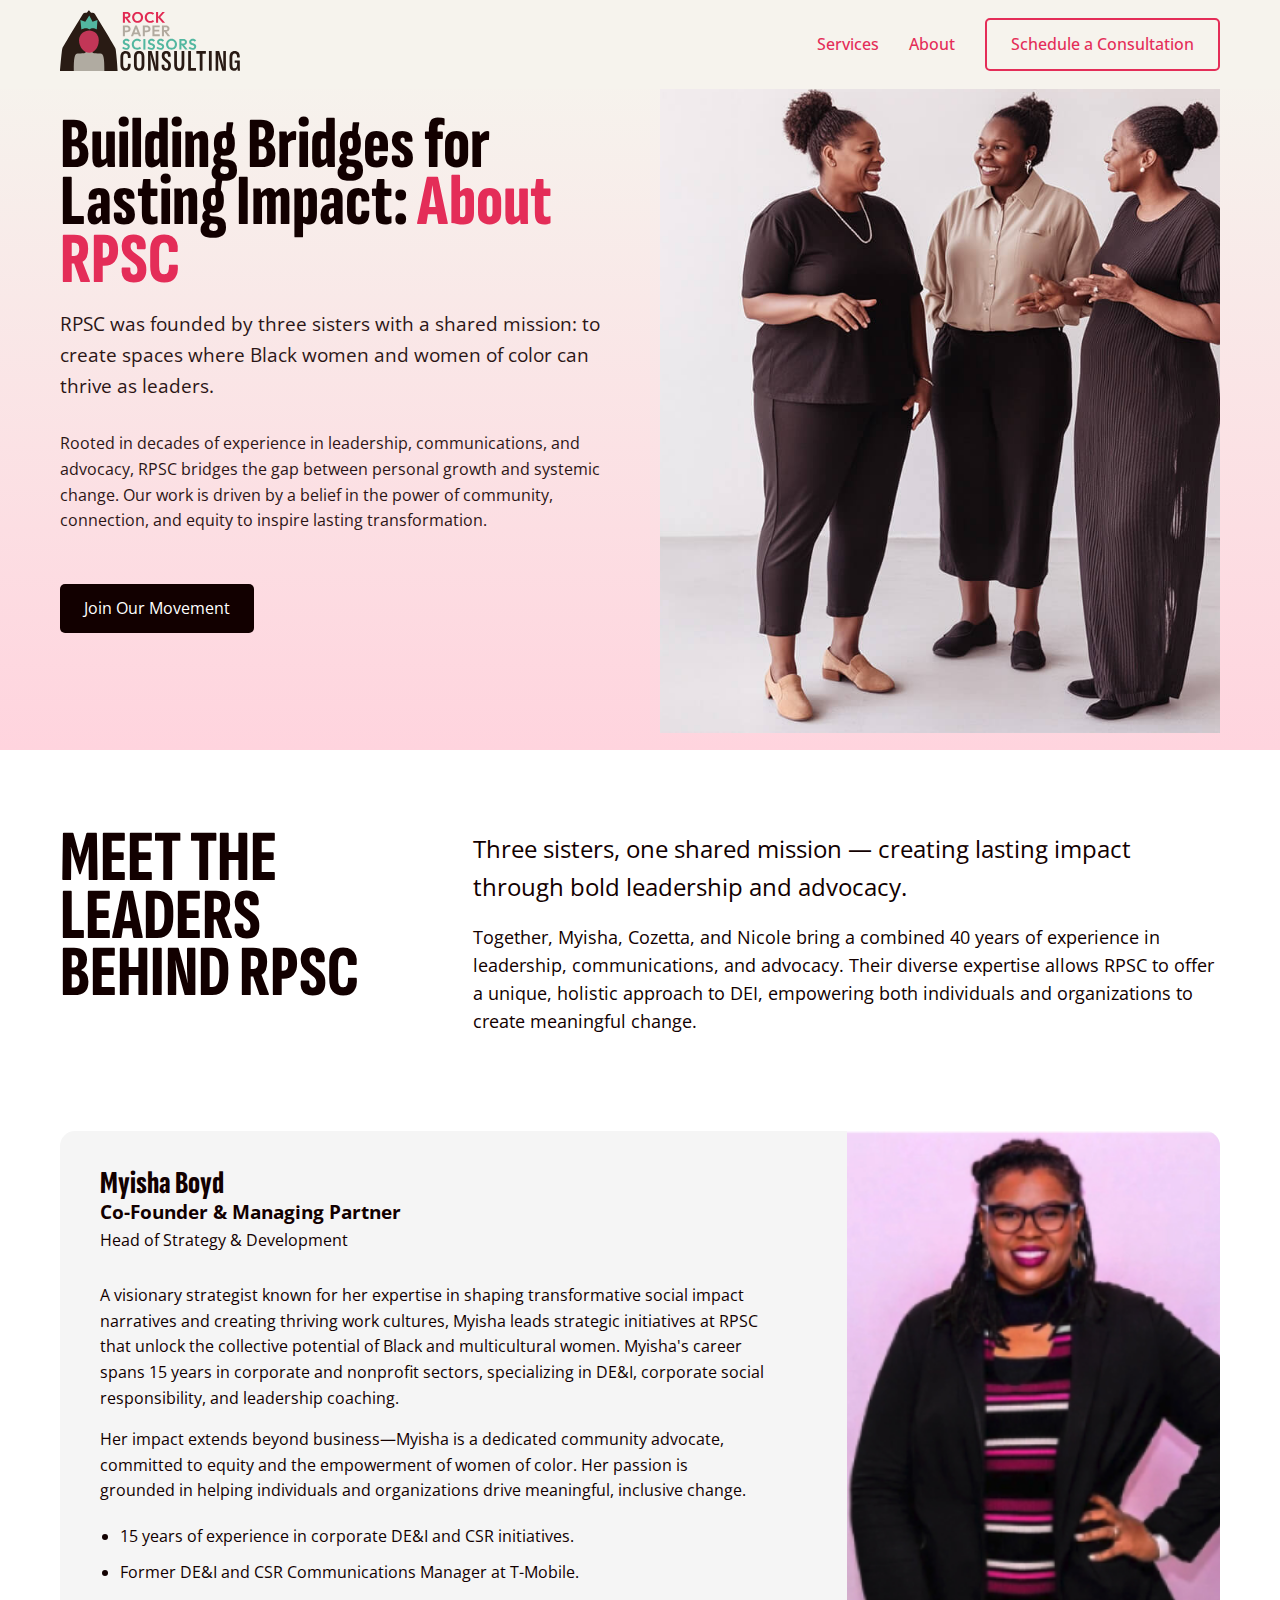
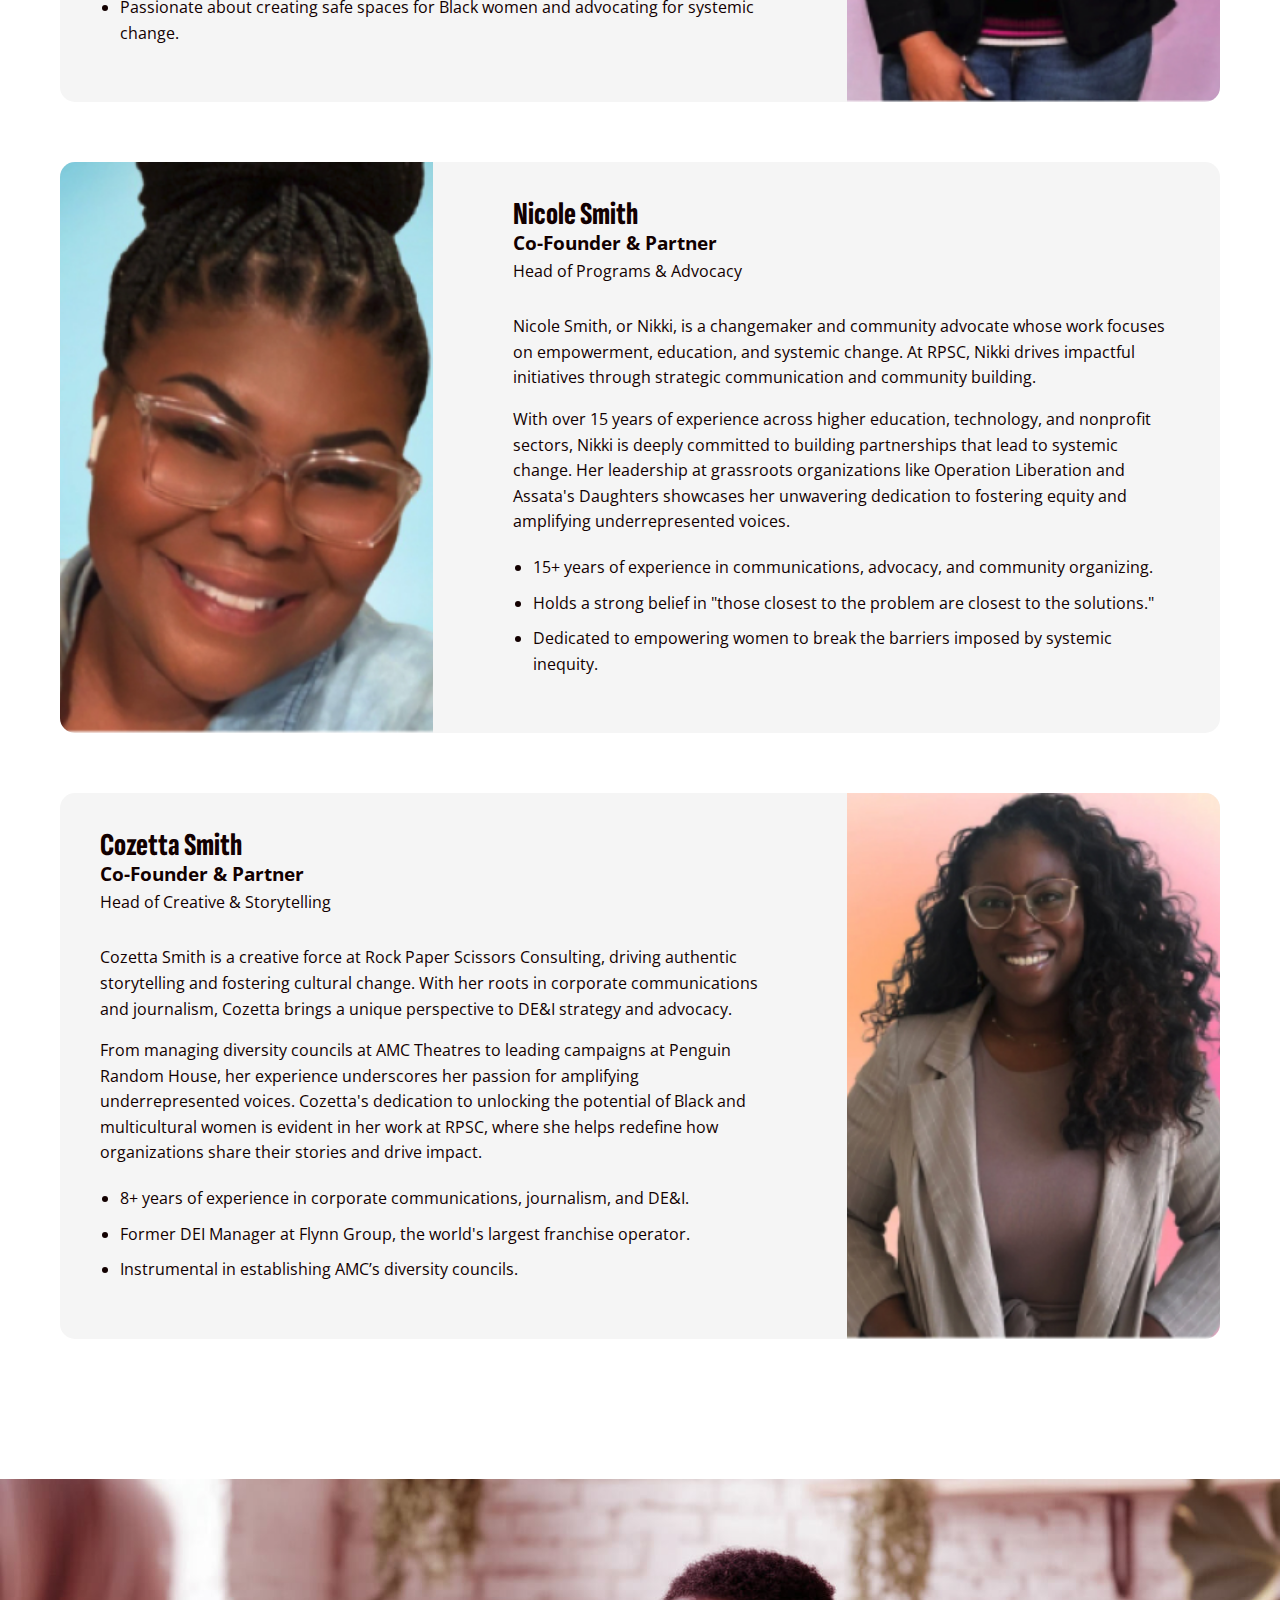
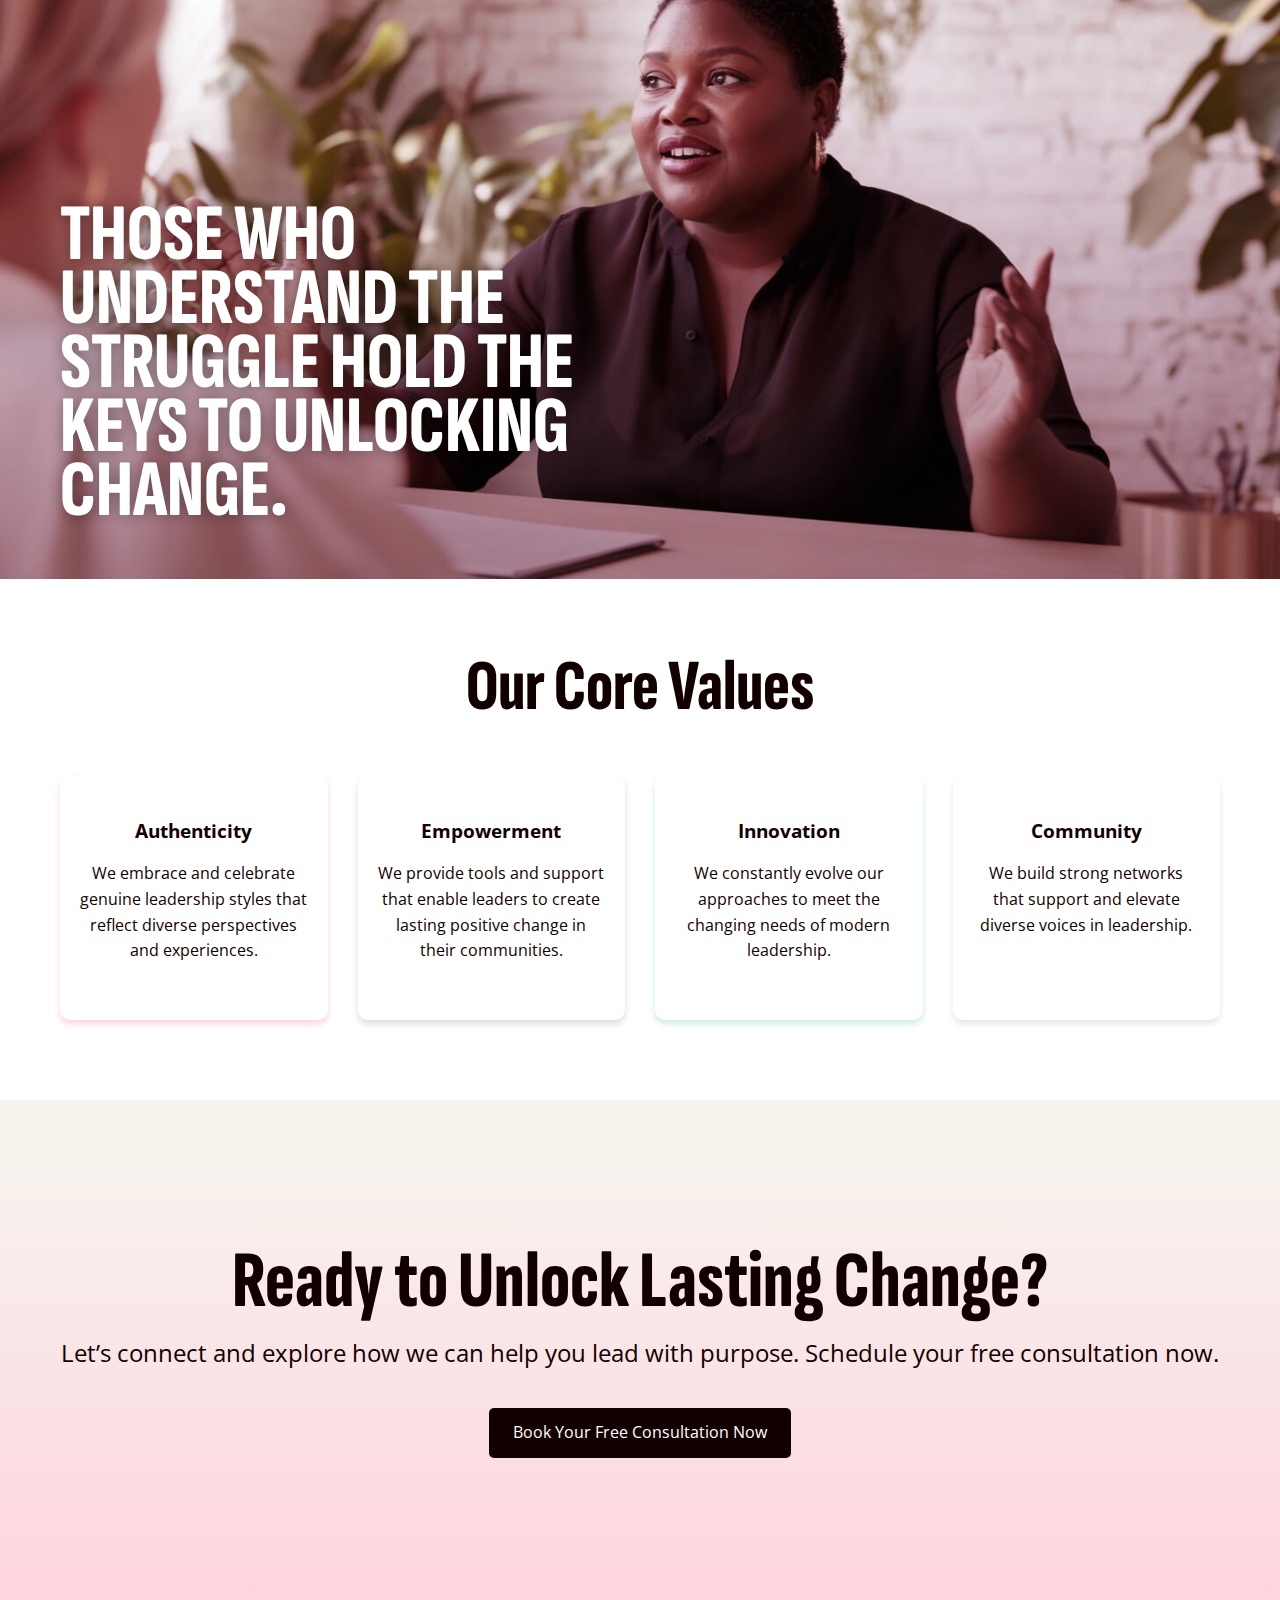
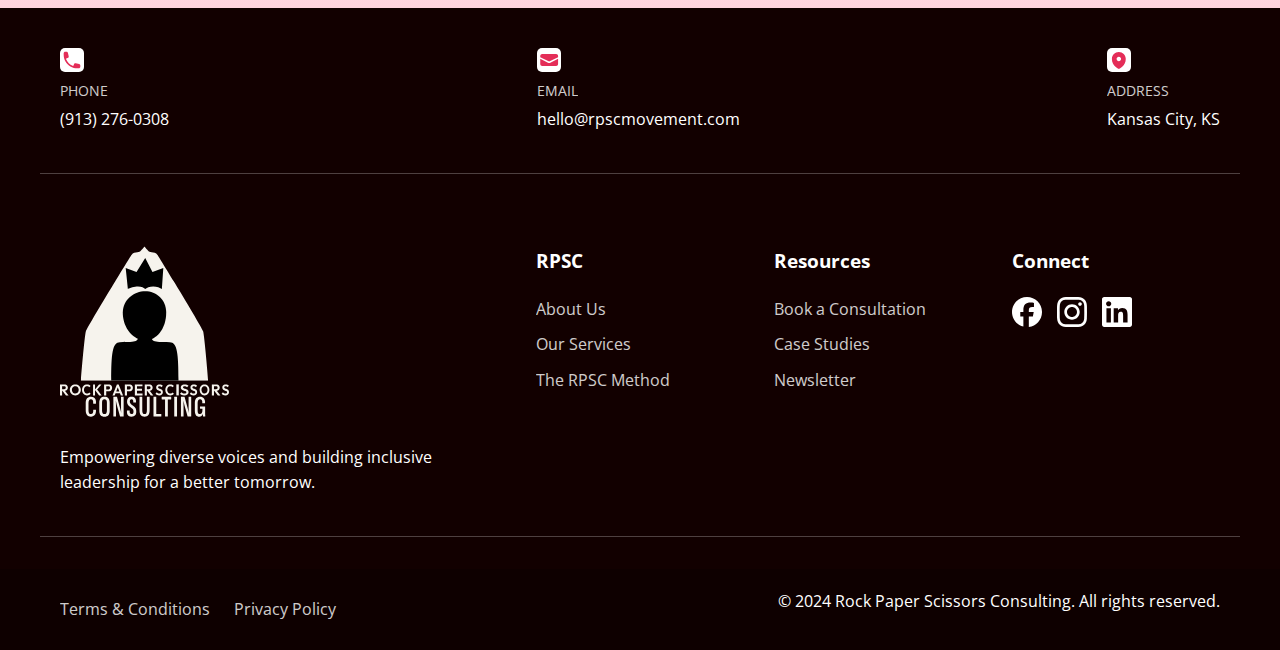
==== about.html @ 176413fd "added about page" ====
<!-- about.html -->
<!DOCTYPE html>
<html lang="en">
<head>
    <meta charset="UTF-8">
    <meta name="viewport" content="width=device-width, initial-scale=1.0">
    <title>About Us | Rock Paper Scissors Consulting</title>
    <link rel="stylesheet" href="css/style.css">
    <link rel="stylesheet" href="css/about.css">
    <link rel="stylesheet" href="css/navigation.css">
    <link rel="stylesheet" href="css/responsive.css">
    <link rel="stylesheet" href="css/touch-interactions.css">
    <link rel="preconnect" href="https://fonts.googleapis.com">
    <link rel="preconnect" href="https://fonts.gstatic.com" crossorigin>
    <link href="https://fonts.googleapis.com/css2?family=Open+Sans:ital,wght@0,300..800;1,300..800&family=Sofia+Sans+Extra+Condensed:ital,wght@0,1..1000;1,1..1000&display=swap" rel="stylesheet">
</head>
<body>
    <!-- Navigation -->
    <nav class="main-nav">
        <div class="nav-container">
            <div class="logo">
                <a href="index.html"><img src="img/logo-horizontal.svg" alt="RPSC Logo"></a>
            </div>
            <div class="nav-links">
                <a href="index.html#services">Services</a>
                <a href="about.html">About</a>
                <a href="https://calendly.com/rpscmovement-myisha" target="_blank" class="cta-button secondary">Schedule a Consultation</a>
            </div>
            <div class="mobile-menu-toggle">
                <span></span>
                <span></span>
                <span></span>
            </div>
        </div>
    </nav>

    <!-- About Hero Section -->
    <section class="about-hero">
        <div class="container">
            <div class="about-hero-content">
                <h1>Building Bridges for Lasting Impact: <span class="pink-text">About RPSC</span></h1>
                <p>RPSC was founded by three sisters with a shared mission: to create spaces where Black women and women of color can thrive as leaders.</p>
                <p class="small-text">Rooted in decades of experience in leadership, communications, and advocacy, RPSC bridges the gap between personal growth and systemic change. Our work is driven by a belief in the power of community, connection, and equity to inspire lasting transformation.</p>
                <a href="https://calendly.com/rpscmovement-myisha" target="_blank" class="cta-button">Join Our Movement</a>
            </div>
            <div class="about-hero-image">
                <img src="img/about_hero.jpg" class="z-index:2;">
            </div>
        </div>
    </section>

    <!-- Three Column Section -->
    <section class="about-features">
        <div class="container">
            <div class="features-grid">
                <div class="feature-heading">
                    <h2 class="uppercase">Meet the leaders behind rpsc</h2>
                </div>
                <div class="feature-content">
                    <p class="bigger-text">Three sisters, one shared mission — creating lasting impact through bold leadership and advocacy.</p>
                    <p>Together, Myisha, Cozetta, and Nicole bring a combined 40 years of experience in leadership, communications, and advocacy. Their diverse expertise allows RPSC to offer a unique, holistic approach to DEI, empowering both individuals and organizations to create meaningful change.</p>
                </div>
            </div>
        </div>
    </section>

    <!-- Team Bios Section -->
    <section class="team-bios">
        <div class="container">
            <!-- Bio Card 1 -->
            <div class="bio-card">
                <div class="bio-content">
                    <h2>Myisha Boyd</h2>
                    <h3>Co-Founder & Managing Partner</h3>
                    <p class="job-title">Head of Strategy & Development</p>
                    <p>A visionary strategist known for her expertise in shaping transformative social impact narratives and creating thriving work cultures, Myisha leads strategic initiatives at RPSC that unlock the collective potential of Black and multicultural women. Myisha's career spans 15 years in corporate and nonprofit sectors, specializing in DE&I, corporate social responsibility, and leadership coaching.</p>
                    <p>Her impact extends beyond business—Myisha is a dedicated community advocate, committed to equity and the empowerment of women of color. Her passion is grounded in helping individuals and organizations drive meaningful, inclusive change.</p>
                    <ul class="bio-highlights">
                        <li>15 years of experience in corporate DE&I and CSR initiatives.</li>
                        <li>Former DE&I and CSR Communications Manager at T-Mobile.</li>
                        <li>Passionate about creating safe spaces for Black women and advocating for systemic change.</li>
                    </ul>
                </div>
                <div class="bio-image">
                    <img src="img/myisha.jpg" alt="Myisha Boyd">
                </div>
            </div>

            <!-- Bio Card 2 (Reversed) -->
            <div class="bio-card reversed">
                <div class="bio-image">
                    <img src="img/nicole.jpg" alt="Nicole Smith">
                </div>
                <div class="bio-content">
                    <h2>Nicole Smith</h2>
                    <h3>Co-Founder & Partner</h3>
                    <p class="job-title">Head of Programs & Advocacy</p>
                    <p>Nicole Smith, or Nikki, is a changemaker and community advocate whose work focuses on empowerment, education, and systemic change. At RPSC, Nikki drives impactful initiatives through strategic communication and community building.</p>
                    <p>With over 15 years of experience across higher education, technology, and nonprofit sectors, Nikki is deeply committed to building partnerships that lead to systemic change. Her leadership at grassroots organizations like Operation Liberation and Assata's Daughters showcases her unwavering dedication to fostering equity and amplifying underrepresented voices.</p>
                    <ul class="bio-highlights">
                        <li>15+ years of experience in communications, advocacy, and community organizing.</li>
                        <li>Holds a strong belief in "those closest to the problem are closest to the solutions."</li>
                        <li>Dedicated to empowering women to break the barriers imposed by systemic inequity.</li>
                    </ul>
                </div>
            </div>

            <!-- Bio Card 3 -->
            <div class="bio-card">
                <div class="bio-content">
                    <h2>Cozetta Smith</h2>
                    <h3>Co-Founder & Partner</h3>
                    <p class="job-title">Head of Creative & Storytelling</p>
                    <p>Cozetta Smith is a creative force at Rock Paper Scissors Consulting, driving authentic storytelling and fostering cultural change. With her roots in corporate communications and journalism, Cozetta brings a unique perspective to DE&I strategy and advocacy.</p>
                    <p>From managing diversity councils at AMC Theatres to leading campaigns at Penguin Random House, her experience underscores her passion for amplifying underrepresented voices. Cozetta's dedication to unlocking the potential of Black and multicultural women is evident in her work at RPSC, where she helps redefine how organizations share their stories and drive impact.</p>
                    <ul class="bio-highlights">
                        <li>8+ years of experience in corporate communications, journalism, and DE&I.</li>
                        <li>Former DEI Manager at Flynn Group, the world's largest franchise operator.</li>
                        <li>Instrumental in establishing AMC’s diversity councils.</li>
                    </ul>
                </div>
                <div class="bio-image">
                    <img src="img/cozetta.jpg" alt="Cozetta Smith">
                </div>
            </div>
        </div>
    </section>

    <!-- Quote Section -->
    <section class="about-quote" style="background-image: url('img/about-quote.jpg')">
        <div class="overlay">
            <div class="container">
                <p class="quote uppercase">Those who understand the struggle hold the keys to unlocking change.</p>
            </div>
        </div>
    </section>

    <!-- Timeline Section -->
     <!--
    <section class="timeline">
        <div class="container">
            <h2>Our Journey</h2>
            <div class="timeline-grid">
                <div class="timeline-item">
                    <div class="year">2018</div>
                    <div class="content">
                        <h3>The Beginning</h3>
                        <p>RPSC was founded with a vision to transform leadership development for multicultural women.</p>
                    </div>
                </div>
                <div class="timeline-item">
                    <div class="year">2019</div>
                    <div class="content">
                        <h3>First Major Partnership</h3>
                        <p>Launched groundbreaking leadership program with Fortune 500 company.</p>
                    </div>
                </div>
                <div class="timeline-item">
                    <div class="year">2020</div>
                    <div class="content">
                        <h3>Digital Transformation</h3>
                        <p>Expanded services to include virtual consulting and online leadership development.</p>
                    </div>
                </div>
                <div class="timeline-item">
                    <div class="year">2022</div>
                    <div class="content">
                        <h3>Global Expansion</h3>
                        <p>Extended our reach to international markets and launched our signature mentorship program.</p>
                    </div>
                </div>
            </div>
        </div>
    </section>
-->
    <!-- Values Section -->
    <section class="values">
        <div class="container">
            <h2>Our Core Values</h2>
            <div class="values-grid">
                <div class="value-card" id="value1">
                    <h3>Authenticity</h3>
                    <p>We embrace and celebrate genuine leadership styles that reflect diverse perspectives and experiences.</p>
                </div>
                <div class="value-card" id="value2">
                    <h3>Empowerment</h3>
                    <p>We provide tools and support that enable leaders to create lasting positive change in their communities.</p>
                </div>
                <div class="value-card" id="value3">
                    <h3>Innovation</h3>
                    <p>We constantly evolve our approaches to meet the changing needs of modern leadership.</p>
                </div>
                <div class="value-card" id="value4">
                    <h3>Community</h3>
                    <p>We build strong networks that support and elevate diverse voices in leadership.</p>
                </div>
            </div>
        </div>
    </section>
    
    
    <!-- Impact Stats Section -->
     <!--
    <section class="impact">
        <div class="container">
            <h2>Our Impact</h2>
            <div class="stats-grid">
                <div class="stat-card">
                    <div class="stat-number">500+</div>
                    <div class="stat-label">Leaders Empowered</div>
                </div>
                <div class="stat-card">
                    <div class="stat-number">50</div>
                    <div class="stat-label">Partner Organizations</div>
                </div>
                <div class="stat-card">
                    <div class="stat-number">25</div>
                    <div class="stat-label">Cities Reached</div>
                </div>
                <div class="stat-card">
                    <div class="stat-number">95%</div>
                    <div class="stat-label">Client Satisfaction</div>
                </div>
            </div>
        </div>
    </section>
-->

    <!-- Partners Section -->
     <!--
    <section class="partners">
        <div class="container">
            <h2>Trusted By Industry Leaders</h2>
            <div class="partners-grid">
                <div class="partner-logo">
                    <img src="images/partner1.png" alt="Partner 1">
                </div>
                <div class="partner-logo">
                    <img src="images/partner2.png" alt="Partner 2">
                </div>
                <div class="partner-logo">
                    <img src="images/partner3.png" alt="Partner 3">
                </div>
                <div class="partner-logo">
                    <img src="images/partner4.png" alt="Partner 4">
                </div>
                <div class="partner-logo">
                    <img src="images/partner5.png" alt="Partner 5">
                </div>
            </div>
        </div>
    </section>
    -->

    <!-- Awards Section -->
     <!--
    <section class="awards">
        <div class="container">
            <h2>Recognition & Awards</h2>
            <div class="awards-grid">
                <div class="award-card">
                    <img src="images/award1.png" alt="Award 1">
                    <h3>Excellence in Leadership Development</h3>
                    <p>Women in Business Association, 2023</p>
                </div>
                <div class="award-card">
                    <img src="images/award2.png" alt="Award 2">
                    <h3>DEI Innovation Award</h3>
                    <p>Global Consulting Alliance, 2022</p>
                </div>
                <div class="award-card">
                    <img src="images/award3.png" alt="Award 3">
                    <h3>Community Impact Award</h3>
                    <p>Chamber of Commerce, 2023</p>
                </div>
            </div>
        </div>
    </section>
-->

    <!-- CTA Section -->
    <section class="cta-section">
        <div class="container">
            <h2>Ready to Unlock Lasting Change?</h2>
            <p class="bigger-text">Let’s connect and explore how we can help you lead with purpose. Schedule your free consultation now.</p>
            <a href="https://calendly.com/rpscmovement-myisha" target="_blank" class="cta-button">Book Your Free Consultation Now</a>
        </div>
    </section>

    <!-- Footer -->
    <footer>
        <div class="footer-top">
            <div class="container">
                <div class="contact-info">
                    <div class="contact-item">
                        <a href="tel:913-276-0308">
                            <svg width="20" height="20" viewBox="0 0 20 20" fill="none" xmlns="http://www.w3.org/2000/svg">
                                <path fill-rule="evenodd" clip-rule="evenodd" d="M2 3.5C2 2.67157 2.67157 2 3.5 2H4.64837C5.35142 2 5.96014 2.4883 6.11265 3.1746L6.82887 6.39757C7.00105 7.17238 6.53984 7.9472 5.77667 8.16525L4.84388 8.43176C4.4331 8.54913 4.20107 8.98665 4.36396 9.38159C5.53001 12.2087 7.79126 14.47 10.6184 15.636C11.0134 15.7989 11.4509 15.5669 11.5682 15.1561L11.8348 14.2233C12.0528 13.4602 12.8276 12.999 13.6024 13.1711L16.8254 13.8873C17.5117 14.0399 18 14.6486 18 15.3516V16.5C18 17.3284 17.3284 18 16.5 18H15C13.8514 18 12.7366 17.8509 11.6742 17.5705C7.16665 16.3809 3.61908 12.8334 2.42949 8.32576C2.14913 7.26341 2 6.14856 2 5V3.5Z"/>
                            </svg>
                            <div class="contact-details">
                                <span class="contact-label">Phone</span>
                                <p>(913) 276-0308</p>
                            </div>
                        </a>
                    </div>
                    <div class="contact-item">
                        <a href="mailto:hello@rpscmovement.com">
                            <svg width="21" height="20" viewBox="0 0 21 20" fill="none" xmlns="http://www.w3.org/2000/svg" id="email">
                                <path d="M3.66663 4C2.56206 4 1.66663 4.89543 1.66663 6V7.16147L10.1076 11.382C10.4595 11.5579 10.8737 11.5579 11.2256 11.382L19.6666 7.16147V6C19.6666 4.89543 18.7712 4 17.6666 4H3.66663Z"/>
                                <path d="M19.6666 8.83853L11.8965 12.7236C11.1223 13.1107 10.211 13.1107 9.43679 12.7236L1.66663 8.83853V14C1.66663 15.1046 2.56206 16 3.66663 16H17.6666C18.7712 16 19.6666 15.1046 19.6666 14V8.83853Z"/>
                            </svg>
                            <div class="contact-details">
                                <span class="contact-label">Email</span>
                                <p>hello@rpscmovement.com</p>
                            </div>
                        </a>
                    </div>
                    <div class="contact-item">
                        <a href="#">
                            <svg width="21" height="20" viewBox="0 0 21 20" fill="none" xmlns="http://www.w3.org/2000/svg">
                                <path fill-rule="evenodd" clip-rule="evenodd" d="M10.0235 18.933L10.0263 18.9342C10.2234 19.02 10.3334 19 10.3334 19C10.3334 19 10.4434 19.02 10.6413 18.9339L10.6433 18.933L10.649 18.9304L10.6672 18.922C10.6822 18.915 10.703 18.9052 10.7293 18.8926C10.7817 18.8673 10.8559 18.8306 10.9487 18.7822C11.1342 18.6855 11.3946 18.5419 11.705 18.3495C12.3246 17.9655 13.1507 17.3826 13.9789 16.5844C15.6355 14.9876 17.3334 12.4925 17.3334 9C17.3334 5.13401 14.1994 2 10.3334 2C6.46738 2 3.33337 5.13401 3.33337 9C3.33337 12.4925 5.03121 14.9876 6.68789 16.5844C7.51601 17.3826 8.34214 17.9655 8.96172 18.3495C9.27216 18.5419 9.5326 18.6855 9.71805 18.7822C9.81082 18.8306 9.885 18.8673 9.93747 18.8926C9.96371 18.9052 9.98454 18.915 9.99957 18.922L10.0177 18.9304L10.0235 18.933ZM10.3334 11.25C11.576 11.25 12.5834 10.2426 12.5834 9C12.5834 7.75736 11.576 6.75 10.3334 6.75C9.09073 6.75 8.08337 7.75736 8.08337 9C8.08337 10.2426 9.09073 11.25 10.3334 11.25Z"/>
                            </svg>
                            <div class="contact-details">
                                <span class="contact-label">Address</span>
                                <p>Kansas City, KS</p>
                            </div>
                        </a>
                    </div>
                </div>
            </div>
        </div>
        
        <div class="footer-main">
            <div class="container">
                <div class="footer-grid">
                    <div class="footer-col logo">
                        <img src="img/logo-footer.svg" alt="Footer logo">
                        <p>Empowering diverse voices and building inclusive leadership for a better tomorrow.</p>
                    </div>
                    <div class="footer-col">
                        <h3>RPSC</h3>
                        <ul>
                            <li><a href="about.html">About Us</a></li>
                            <li><a href="index.html#services">Our Services</a></li>
                            <li><a href="#rpsc-method">The RPSC Method</a></li>
                        </ul>
                    </div>
                    <div class="footer-col">
                        <h3>Resources</h3>
                        <ul>
                            <li><a href="https://calendly.com/rpscmovement-myisha" target="_blank">Book a Consultation</a></li>
                            <li><a href="#">Case Studies</a></li>
                            <li><a href="#">Newsletter</a></li>
                        </ul>
                    </div>
                    <div class="footer-col social">
                        <h3>Connect</h3>
                        <div class="social-links">
                            <a href="https://www.facebook.com/rockpaperscissorsconsulting/" target="_blank"><img src="img/facebook-icon.svg" alt="Facebook"></a>
                            <a href="https://www.instagram.com/rockpaperscissorsconsulting/?hl=en" target="_blank"><img src="img/instagram-icon.svg" alt="Instagram"></a>
                            <a href="https://www.linkedin.com/company/rockpaperscissorsconsulting" target="_blank"><img src="img/linkedin-icon.svg" alt="LinkedIn"></a>
                        </div>
                    </div>
                </div>
            </div>
        </div>

        <div class="footer-bottom">
            <div class="container">
                <div class="footer-bottom-content">
                    <div class="legal-links">
                        <a href="#">Terms & Conditions</a>
                        <a href="#">Privacy Policy</a>
                    </div>
                    <div class="copyright">
                        <p>&copy; 2024 Rock Paper Scissors Consulting. All rights reserved.</p>
                    </div>
                </div>
            </div>
        </div>
    </footer>

    <script src="js/main.js"></script>
    <script src="js/tabs.js"></script>
    <script src="js/touch-interactions.js"></script>
</body>
</html>
---- css/style.css ----
/* style.css */
:root {
    --teal: #5EBEAA;
    --pink: #E42D58;
    --stone: #B1AA9F;
    --primary-color: #120000;
    --accent-color: #FF6B6B;
    --light-bg: #F5F5F5;
    --container-width: 1200px;
}

* {
    margin: 0;
    padding: 0;
    box-sizing: border-box;
}

body {
    font-family: 'Open Sans', sans-serif;
    line-height: 1.6;
    color: var(--primary-color);
}

a {
    text-decoration: none;
    color: inherit;
}

.container {
    max-width: var(--container-width);
    margin: 0 auto;
    padding: 0 20px;
}

.cta-button {
    font-family: 'Open Sans', sans-serif;
    background-color: var(--primary-color);
    color: #fff;
    border: none;
    border-radius: 5px;
    font-size: 1rem;
    padding: 0.75rem 1.5rem;
    display: inline-block;
    margin-top: 20px;
}

.secondary {
    background-color: transparent;
    border: 2px solid #E42D58;
    color: #E42D58;
}

.cta-button:hover {
    background-color: #3A2828;
}

.secondary:hover {
    background-color: #E42D58;
    border: 2px solid #E42D58;
    color: #fff;
}

.spacer-20 {
    height: 20px;
}

.spacer-40 {
    height: 40px;
}

.spacer-80 {
    height: 80px;
}

.spacer-120 {
    height: 120px;
}

/* Typography */
p, ul {
    margin-bottom: 1rem;
}

li {
    margin-bottom: .5rem;
}

h1 {
    font-size: 6rem;
    line-height: 0.85;
}

h2 {
    font-size: 4.5rem;
}

h1, h2, .quote {
    font-family: "Sofia Sans Extra Condensed", system-ui;
    font-weight: 800;
    line-height: .8;
}

.bold {
    font-weight: 700;
}

.pink-text {
    color: var(--pink);
}

.teal-text {
    color: var(--teal);
}

.stone-text {
    color: var(--stone);
}

.black-text {
    color: #000;
}

.white-text {
    color: #fff;
}

.bigger-text {
    font-size: 1.5rem !important;
}

.small-text {
    font-size: 1rem !important;
}

.uppercase {
    text-transform: uppercase;
}

/* Hero Section */
.hero {
    min-height: 800px;
    height: 55vh;
    padding: 100px 0;
    background: rgb(255,212,222);
    background: linear-gradient(0deg, rgba(255,212,222,1) 0%, rgba(246,243,237,1) 90%);
    position: relative;
    overflow: hidden;
}

.hero .container {
    position: relative;
    z-index: 2;
}

.hero-content {
    width: 50%;
    padding-top: 60px;
}

.hero-content h1 {
    margin-bottom: 20px;
    color: var(--secondary-color);
}

.hero-content .tagline {
    font-size: 1.25rem;
}

.hero-image {
    position: absolute;
    right: 0;
    bottom: 0;
    width: 50%;
    height: auto;
    z-index: 1;
}

.hero-image img {
    width: 100%;
    height: auto;
    display: block;
    object-fit: contain;
    object-position: bottom right;
}

/* Service Tabs */
.service-tabs {
    margin-top: -75px;
    position: relative;
    z-index: 2;
}

.tabs {
    display: grid;
    grid-template-columns: repeat(3, 1fr);
    background: white;
    box-shadow: 0 4px 6px rgba(0, 0, 0, 0.1);
}

.tab-button {
    font-family: 'Open Sans', sans-serif;
    font-weight: 700;
    letter-spacing: 0.05rem;
    border: none;
    background: white;
    padding: 4rem 1.5rem;
    font-size: 1.5rem;
    cursor: pointer;
    transition: all 0.3s ease;
    display: flex;
    flex-direction: column;
    align-items: center;
    gap: 10px;
}

#tab-1 {
    color: var(--pink);
}

#tab-1 svg {
    stroke: var(--pink);
}

#tab-1:hover:not(.active) {
    background-color: #FBE0E6;
}

#tab-1.active {
    background-color: var(--pink);
    color: white;
}

#tab-1.active svg {
    stroke: white;
}

#tab-2 {
    color: var(--stone);
}

#tab-2 svg {
    stroke: var(--stone);
}

#tab-2:hover:not(.active) {
    background-color: #F0EDE9;
}

#tab-2.active {
    background-color: var(--stone);
    color: white;
}

#tab-2.active svg {
    stroke: white;
}

#tab-3 {
    color: var(--teal);
}

#tab-3 svg {
    stroke: var(--teal);
}

#tab-3:hover:not(.active) {
    background-color: #E7F5F2;
}

#tab-3.active {
    background-color: var(--teal);
    color: white;
}

#tab-3.active svg {
    stroke: white;
}

/* Services Section */
.services {
    padding: 60px 0;
}

.service-grid {
    display: grid;
    grid-template-columns: 1fr 1fr;
    gap: 40px;
    align-items: center;
    margin-top: 30px;
}

.service-text li {
    margin-left: 2rem;
}

.service-image img {
    width: 100%;
    height: auto;
    border-radius: 10px;
}

/* Quote Section */
.quote-section {
    height: 700px;
    min-height: 50vh;
    background-size: cover;
    background-position: center;
    position: relative;
}

.quote {
    color: white;
    position: absolute;
    font-size: 5rem;
    line-height: 0.8;
    bottom: 40px;
    width: 50%;
    text-shadow: 0px 0px 15px rgba(0, 0, 0, 0.4);
}

/* RPSC Method Section */
.rpsc-method {
    display: grid;
}

.method-content {
    background-color: var(--teal);
    padding: 80px;
    color: white;
}

.method-image {
    background-color: #fff;
}

.method-image img {
    width: 100%;
    height: 100%;
    object-fit:fill;
    padding: 2rem;
}

.method-grid {
    display: grid;
    grid-template-columns: 1fr 1fr;
    gap: 20px;
    align-items: center;
}

/* Mission and Vision Section */
.grid {
    display: grid;
    grid-template-columns: 1fr 1fr;
}

.mission, .vision {
    position: relative;
    min-height: 500px;
    background-size: cover;
    background-position: center;
    display: flex;
    align-items: center;
    justify-content: center;
    text-align: center;
    color: white;
}

.mission .overlay, .vision .overlay {
    padding: 60px;
    width: 100%;
    height: 100%;
    display: flex;
    flex-direction: column;
    justify-content: center;
}

/* Leadership Section */
.leadership {
    padding: 80px 0;
    text-align: center;
}

.leadership-grid {
    display: grid;
    grid-template-columns: repeat(3, 1fr);
    gap: 30px;
    margin-top: 40px;
}

.leader img {
    width: 200px;
    height: 200px;
    border-radius: 50%;
    margin-bottom: 20px;
    object-fit: cover;
}

.leadership h2 {
    margin-bottom: 20px;
}

/* CTA Section */
.cta-section {
    background: rgb(255,212,222);
    background: linear-gradient(0deg, rgba(255,212,222,1) 0%, rgba(246,243,237,1) 90%);
    padding: 150px 0;
    text-align: center;
}

.cta-section h2 {
    font-size: 5rem;
    margin-bottom: 20px;
}

/* Footer Styles */
footer {
    background: var(--primary-color);
    color: white;
}

.footer-top {
    padding: 2.5rem 0;
}

.footer-top .container, .footer-main .container {
    padding-bottom: 1.5rem;
    border-bottom: 1px solid #4e4040;
}

.contact-item svg {
    fill: var(--pink);
    background-color: #fff;
    height: 1.5rem;
    width: 1.5rem;
    padding: .1rem;
    border-radius: 5px;
}

.contact-info {
    display: flex;
    justify-content: space-between;
    align-items: flex-start;
}

.contact-item {
    display: flex;
    align-items: center;
    gap: 10px;
}

.contact-item .label {
    font-size: 0.9rem;
    letter-spacing: 1px;
    opacity: 0.7;
}

.contact-item i {
    font-size: 1.5rem;
    margin-bottom: 10px;
}

.contact-details {
    display: flex;
    flex-direction: column;
    align-items: flex-start;
}

.contact-label {
    font-size: 0.9rem;
    text-transform: uppercase;
    opacity: 0.8;
    margin-bottom: 5px;
}

.footer-main {
    padding: 2rem 0;
}

.footer-grid {
    display: grid;
    grid-template-columns: repeat(5, 1fr);
    gap: 30px;
}

.footer-col.logo {
    grid-column: span 2;
}

.footer-col.logo img {
    max-width: 200px;
    margin-bottom: 20px;
}

.footer-col h3 {
    margin-bottom: 20px;
    font-size: 1.2rem;
}

.footer-col ul {
    list-style: none;
}

.footer-col ul li {
    margin-bottom: 10px;
}

.footer-col ul li a {
    color: white;
    text-decoration: none;
    opacity: 0.8;
    transition: opacity 0.3s ease;
}

.footer-col ul li a:hover {
    opacity: 1;
}

.social-links {
    display: flex;
    gap: 15px;
}

.social-links a {
    color: white;
    font-size: 1.5rem;
}

.footer-bottom {
    background: rgba(0, 0, 0, 0.2);
    padding: 20px 0;
}

.footer-bottom-content {
    display: flex;
    justify-content: space-between;
    align-items: center;
}

.legal-links a {
    color: white;
    text-decoration: none;
    margin-right: 20px;
    opacity: 0.8;
}
---- css/about.css ----
/* About Hero Section */
.about-hero {
    min-height: 750px;
    height: 55vh;
    background-size: cover;
    background-position: center;
    position: relative;
    display: flex;
    align-items: center;
}

.about-hero .container {
    display: grid;
    grid-template-columns: 1fr 1fr;
    gap: 40px;
    align-items: center;
}

.about-hero::before {
    content: '';
    position: absolute;
    top: 0;
    left: 0;
    right: 0;
    bottom: 0;
    background: rgb(255,212,222);
    background-image: linear-gradient(0deg, rgba(255,212,222,1) 0%, rgba(246,243,237,1) 90%);
    z-index: 1;
}

.about-hero-content {
    position: relative;
    max-width: 600px;
    padding: 100px 0;
    z-index: 2;
}

.about-hero h1 {
    font-size: 4.5rem;
    margin-bottom: 20px;
}

.about-hero p {
    font-size: 1.2rem;
    margin-bottom: 30px;
    opacity: 0.9;
}

.about-hero-image {
    position: relative;
    height: 100%;
    min-height: 400px;
    z-index: 2;
}

.about-hero-image img {
    width: 100%;
    height: 100%;
    object-fit: cover;
    object-position: 90% center;
}

/* About Features Section */
.about-features {
    padding: 80px 0;
    background: white;
}

.features-grid {
    display: grid;
    grid-template-columns: 1fr 2fr;
    gap: 40px;
    align-items: start;
}

.feature-heading h2 {
    color: var(--primary-color);
}

.feature-content p {
    font-size: 1.1rem;
    color: var(--text-color);
}

/* Team Bios Section */
.team-bios {
    padding: 0 0 80px 0;
}

.bio-card {
    display: grid;
    grid-template-columns: 2fr 1fr;
    gap: 40px;
    margin-bottom: 60px;
    background: var(--light-bg);
    border-radius: 15px;
    overflow: hidden;
}

.bio-card.reversed {
    grid-template-columns: 1fr 2fr;
}

.bio-content {
    padding: 40px;
}

.bio-content h2 {
    font-size: 2rem;
    margin-bottom: 0px;
    color: var(--primary-color);
}

.bio-content h3 {
    font-size: 1.2rem;
    color: var(--secondary-color);
    margin-bottom: 0px;
}

.job-title {
    margin-bottom: 30px;
}

.bio-highlights {
    margin-top: 20px;
    padding-left: 20px;
}

.bio-highlights li {
    margin-bottom: 10px;
    position: relative;
}

.bio-highlights li::before {
    color: var(--primary-color);
    font-weight: bold;
    position: absolute;
    left: -20px;
}

.bio-image {
    height: 100%;
    min-height: 400px;
    position: relative;
    overflow: hidden;
}

.bio-image img {
    width: 100%;
    height: 100%;
    object-fit: cover;
}

/* About Quote Section */
.about-quote {
    height: 700px;
    min-height: 50vh;
    background-size: cover;
    background-position: center;
    position: relative;
}

.about-quote .quote {
    color: white;
    position: absolute;
    font-size: 5rem;
    line-height: 0.8;
    bottom: 40px;
    width: 50%;
    text-shadow: 0px 0px 15px rgba(0, 0, 0, 0.4);
}

/* Responsive Styles for About Page */
@media (max-width: 768px) {
    .about-hero {
        height: auto;
        padding: 80px 0; 
    }

    .bio-card,
    .bio-card.reversed {
        grid-template-columns: 1fr;
    }

    .bio-image {
        min-height: 300px;
    }

    .features-grid {
        grid-template-columns: 1fr;
    }

    .about-hero-content {
        padding: 40px 20px;
    }

    .about-hero h1 {
        font-size: 2.5rem;
    }

    .about-quote .quote {
        font-size: 1.8rem;
        padding: 0 20px;
    }
}

/* Adding to about.css */

/* Timeline Section */
.timeline {
    padding: 80px 0;
    background: var(--light-bg);
}

.timeline h2 {
    text-align: center;
    margin-bottom: 60px;
}

.timeline-grid {
    position: relative;
    max-width: 800px;
    margin: 0 auto;
}

.timeline-grid::before {
    content: '';
    position: absolute;
    width: 2px;
    height: 100%;
    background: var(--primary-color);
    left: 50%;
    transform: translateX(-50%);
}

.timeline-item {
    display: grid;
    grid-template-columns: 1fr 1fr;
    gap: 30px;
    margin-bottom: 40px;
    position: relative;
}

.timeline-item:nth-child(even) {
    direction: rtl;
}

.timeline-item::before {
    content: '';
    position: absolute;
    width: 20px;
    height: 20px;
    background: var(--primary-color);
    border-radius: 50%;
    left: 50%;
    transform: translateX(-50%);
    top: 0;
}

.year {
    text-align: right;
    font-size: 1.5rem;
    font-weight: bold;
    color: var(--primary-color);
    padding: 20px;
}

.timeline-item:nth-child(even) .year {
    text-align: left;
}

/* Values Section */
.values {
    padding: 80px 0;
}

.values h2 {
    text-align: center;
    margin-bottom: 60px;
}

.values-grid {
    display: grid;
    grid-template-columns: repeat(4, 1fr);
    gap: 30px;
}

.values-grid .value-card {
    text-align: center;
    padding: 40px 20px;
    background: white;
    border-radius: 10px;
    transition: transform 0.3s ease;
}

.values-grid .value-card:nth-child(1) {
    box-shadow: 0 4px 6px rgba(228, 45, 88, 0.2);  /* #E42D58 */
}

.values-grid .value-card:nth-child(2) {
    box-shadow: 0 4px 6px rgba(177, 170, 159, 0.4);  /* #B1AA9F */
}

.values-grid .value-card:nth-child(3) {
    box-shadow: 0 4px 6px rgba(94, 190, 170, 0.3);  /* #5EBEAA */
}

.values-grid .value-card:nth-child(4) {
    box-shadow: 0 4px 6px rgba(0, 0, 0, 0.1);  /* Black */
}

.value-card:hover {
    transform: translateY(-5px);
}

.value-card h3 {
    margin-bottom: 15px;
    color: var(--secondary-color);
}

/* Impact Stats Section */
.impact {
    padding: 100px 0;
    background: var(--primary-color);
    color: white;
}

.impact h2 {
    text-align: center;
    margin-bottom: 60px;
}

.stats-grid {
    display: grid;
    grid-template-columns: repeat(4, 1fr);
    gap: 30px;
}

.stat-card {
    text-align: center;
}

.stat-number {
    font-size: 3rem;
    font-weight: bold;
    margin-bottom: 10px;
}

.stat-label {
    font-size: 1.1rem;
    opacity: 0.9;
}

/* Partners Section */
.partners {
    padding: 80px 0;
    background: white;
}

.partners h2 {
    text-align: center;
    margin-bottom: 60px;
}

.partners-grid {
    display: grid;
    grid-template-columns: repeat(5, 1fr);
    gap: 40px;
    align-items: center;
}

.partner-logo {
    text-align: center;
}

.partner-logo img {
    max-width: 150px;
    filter: grayscale(100%);
    opacity: 0.7;
    transition: all 0.3s ease;
}

.partner-logo img:hover {
    filter: grayscale(0);
    opacity: 1;
}

/* Awards Section */
.awards {
    padding: 80px 0;
    background: var(--light-bg);
}

.awards h2 {
    text-align: center;
    margin-bottom: 60px;
}

.awards-grid {
    display: grid;
    grid-template-columns: repeat(3, 1fr);
    gap: 30px;
}

.award-card {
    background: white;
    padding: 30px;
    text-align: center;
    border-radius: 10px;
    box-shadow: 0 4px 6px rgba(0, 0, 0, 0.1);
}

.award-card img {
    width: 80px;
    height: 80px;
    margin-bottom: 20px;
}

.award-card h3 {
    margin-bottom: 10px;
    color: var(--secondary-color);
}

.award-card p {
    color: var(--text-color);
    opacity: 0.8;
}

/* Responsive Styles */
@media (max-width: 768px) {
    .timeline-grid::before {
        left: 0;
    }

    .timeline-item {
        grid-template-columns: 1fr;
        gap: 10px;
        padding-left: 30px;
    }

    .timeline-item::before {
        left: 0;
    }

    .timeline-item:nth-child(even) {
        direction: ltr;
    }

    .year {
        text-align: left;
        padding: 10px 0;
    }

    .values-grid {
        grid-template-columns: repeat(2, 1fr);
    }

    .stats-grid {
        grid-template-columns: repeat(2, 1fr);
        gap: 20px;
    }

    .partners-grid {
        grid-template-columns: repeat(2, 1fr);
    }

    .awards-grid {
        grid-template-columns: 1fr;
    }
}
---- css/navigation.css ----
.main-nav {
    background-color: #F6F3ED;
    position: fixed;
    top: 0;
    left: 0;
    right: 0;
    z-index: 1000;
    transition: background-color 0.3s ease;
}

.main-nav.scrolled {
    background-color: #fff;
    box-shadow: 0 4px 6px rgba(0, 0, 0, 0.1);
}

.nav-container {
    max-width: var(--container-width);
    margin: 0 auto;
    padding: 10px 20px;
    display: flex;
    justify-content: space-between;
    align-items: center;
}

.nav-links {
    display: flex;
    align-items: center;
    gap: 30px;
    margin-left: auto;
    color: #E42D58;
    font-weight: 500;
}

.nav-links .cta-button {
    margin-top: 0px;
}
---- css/responsive.css ----
/* responsive.css */

/* General Responsive Styles - Applied to both pages */
@media (max-width: 1200px) {
    .container {
        max-width: 960px;
        padding: 0 20px;
    }
}

@media (max-width: 992px) {
    .container {
        max-width: 720px;
    }
}

/* Navigation Responsive Styles */
@media (max-width: 768px) {
    .main-nav .nav-container {
        padding: 15px 20px;
    }

    .nav-links {
        display: none;
        position: absolute;
        top: 97px;
        left: 0;
        right: 0;
        background-color: #fff;
        padding: 20px;
        flex-direction: column;
        align-items: center;
        box-shadow: 0 3px 3px rgba(0, 0, 0, 0.1);
        z-index: 1000;
    }

    .nav-links.active {
        display: flex;
    }

    .mobile-menu-toggle {
        display: block;
        cursor: pointer;
    }

    .mobile-menu-toggle span {
        display: block;
        width: 25px;
        height: 3px;
        background: var(--primary-color);
        margin: 5px 0;
        transition: all 0.3s ease;
    }

    .mobile-menu-toggle.active span:nth-child(1) {
        transform: rotate(45deg) translate(5px, 5px);
    }

    .mobile-menu-toggle.active span:nth-child(2) {
        opacity: 0;
    }

    .mobile-menu-toggle.active span:nth-child(3) {
        transform: rotate(-45deg) translate(7px, -7px);
    }
}

/* Homepage Responsive Styles */
@media (max-width: 768px) {
    .bigger-text {
        font-size: 1.25rem !important;
    }

    /* Hero Section */
    .hero {
        min-height: 700px;
        padding: 40px 0 80px; 
    }

    .hero .container {
        padding: 0 20px;
        margin-bottom: 60px;
    }

    .hero-content {
        width: 100%;
    }

    .hero-image {
        position: relative;
        width: 90%;
        height: 300px;
        margin-top: 30px;
    }

    /* Service Tabs */
    .service-tabs {
        margin-top: -80px;
    }

    .tabs {
        grid-template-columns: 1fr;
    }

    /* Services Section */
    .service-content h2 {
        font-size: 3rem;
    }

    .service-grid {
        grid-template-columns: 1fr;
        gap: 30px;
    }

    .quote-section, .about-quote {
        height: 330px;
        min-height: 33vh;
    }

    p.quote {
        font-size: 3rem;
    }

    /* RPSC Method Section */
    .method-grid {
        grid-template-columns: 1fr;
        text-align: center;
    }

    /* Mission and Vision Section */
    .grid {
        grid-template-columns: 1fr;
    }

    .mission, .vision {
        min-height: 300px;
    }

    /* Leadership Section */
    .leadership-grid {
        grid-template-columns: 1fr;
        gap: 40px;
    }

    /* Footer */
    .contact-info {
        flex-direction: column;
        gap: 30px;
        align-items: center;
    }

    .contact-item {
        width: 100%;
    }

    .footer-grid {
        grid-template-columns: 1fr;
    }

    .footer-col.logo {
        grid-column: span 1;
    }

    .footer-col.social {
        grid-column: span 2;
        text-align: center;
    }

    .footer-bottom-content {
        flex-direction: column;
        gap: 20px;
        text-align: center;
    }
}

/* About Page Responsive Styles */
@media (max-width: 768px) {
    /* About Hero Section */
    .about-hero {
        min-height: 60vh;
    }

    .about-hero-content {
        text-align: center;
        padding: 40px 20px;
    }

    .about-hero .container {
        grid-template-columns: 1fr;
    }

    .about-hero-image {
        height: 300px;
        margin-top: 30px;
    }

    /* Team Bios Section */
    .bio-card,
    .bio-card.reversed {
        grid-template-columns: 1fr;
    }

    .bio-content {
        padding: 30px 20px;
        text-align: center;
    }

    .bio-highlights {
        text-align: left;
    }

    /* Values Section */
    .values-grid {
        grid-template-columns: 1fr;
        gap: 20px;
    }

    /* Impact Stats Section */
    .stats-grid {
        grid-template-columns: repeat(2, 1fr);
        gap: 30px;
    }

    /* Partners Section */
    .partners-grid {
        grid-template-columns: repeat(2, 1fr);
        gap: 30px;
    }

    /* Awards Section */
    .awards-grid {
        grid-template-columns: 1fr;
        gap: 30px;
    }
}

/* Small Mobile Devices */
@media (max-width: 576px) {
    /* General Typography */
    h1 {
        font-size: 3.5rem;
    }

    h2 {
        font-size: 2.75rem;
    }

    /* Stats Grid */
    .stats-grid {
        grid-template-columns: 1fr;
    }

    /* Partners Grid */
    .partners-grid {
        grid-template-columns: 1fr;
    }

    /* Footer */
    .footer-grid {
        grid-template-columns: 1fr;
    }

    .footer-col.social {
        grid-column: span 1;
    }

    /* Quote Sections */
    .quote {
        font-size: 1.5rem;
        padding: 0 20px;
    }

    /* CTA Sections */
    .cta-button {
        width: 100%;
        max-width: 300px;
    }
}

/* Landscape Mode Fixes */
@media (max-height: 500px) and (orientation: landscape) {
    .hero {
        min-height: auto;
        padding: 60px 0;
    }

    .about-hero {
        min-height: auto;
        padding: 60px 0;
    }
}

/* High-DPI Screens */
@media (-webkit-min-device-pixel-ratio: 2), (min-resolution: 192dpi) {
    .hero-image img,
    .bio-image img {
        image-rendering: -webkit-optimize-contrast;
    }
}

/* Touch Device Optimizations */
@media (hover: none) {
    .value-card:hover {
        transform: none;
    }

    .partner-logo img:hover {
        filter: grayscale(0);
        opacity: 1;
    }
}

/* Print Styles */
@media print {
    .mobile-menu-toggle,
    .cta-button,
    .footer {
        display: none;
    }

    .container {
        max-width: 100%;
        padding: 0;
    }

    body {
        color: black;
    }

    a {
        text-decoration: none;
        color: black;
    }

    .hero,
    .about-hero {
        min-height: auto;
        padding: 20px 0;
    }

    img {
        max-width: 100%;
        height: auto;
    }
}
---- css/touch-interactions.css ----
/* touch-interactions.css */

/* Touch-specific styles */
.touch-device {
    /* Prevent elastic scrolling on iOS */
    -webkit-overflow-scrolling: touch;
    overflow-x: hidden;
}

/* Larger touch targets for touch devices */
.touch-device .nav-links a,
.touch-device .cta-button,
.touch-device .tab-button {
    min-height: 44px;
    padding: 12px 20px;
}

/* Ripple effect */
.ripple {
    position: absolute;
    border-radius: 50%;
    background: rgba(255, 255, 255, 0.4);
    transform: scale(0);
    animation: ripple 1s linear;
    pointer-events: none;
}

@keyframes ripple {
    to {
        transform: scale(4);
        opacity: 0;
    }
}

/* Touch feedback states */
.touch-active {
    transform: scale(0.98);
    transition: transform 0.1s ease-in-out;
}

/* Gallery touch scrolling */
.gallery-container {
    overflow-x: auto;
    -webkit-overflow-scrolling: touch;
    scroll-snap-type: x mandatory;
    scrollbar-width: none; /* Firefox */
}

.gallery-container::-webkit-scrollbar {
    display: none; /* Chrome, Safari */
}

.gallery-container > * {
    scroll-snap-align: start;
}

/* Accordion touch styles */
.accordion-header {
    position: relative;
    padding: 15px;
    background: #f5f5f5;
    cursor: pointer;
}

.accordion-header::after {
    content: '';
    position: absolute;
    right: 15px;
    top: 50%;
    transform: translateY(-50%);
    width: 10px;
    height: 10px;
    border-right: 2px solid #333;
    border-bottom: 2px solid #333;
    transform: translateY(-50%) rotate(45deg);
    transition: transform 0.3s ease;
}

.accordion.active .accordion-header::after {
    transform: translateY(-50%) rotate(-135deg);
}

/* Touch-specific animations */
@media (hover: none) {
    /* Disable hover effects on touch devices */
    .value-card:hover,
    .partner-logo:hover {
        transform: none;
    }

    /* Add touch feedback instead */
    .value-card:active,
    .partner-logo:active {
        transform: scale(0.98);
    }
}

/* Improved touch targets for footer links */
.touch-device .footer-col ul li a {
    padding: 10px 0;
    display: inline-block;
}

/* Enhanced touch feedback for service tabs */
.touch-device .tab-button {
    position: relative;
    overflow: hidden;
}

.touch-device .tab-button::after {
    content: '';
    position: absolute;
    top: 50%;
    left: 50%;
    width: 5px;
    height: 5px;
    background: var(--primary-color);
    opacity: 0;
    border-radius: 50%;
    transform: translate(-50%, -50%) scale(1);
    transition: transform 0.3s ease, opacity 0.3s ease;
}

.touch-device .tab-button.active::after {
    opacity: 1;
    transform: translate(-50%, -50%) scale(20);
    z-index: -1;
}
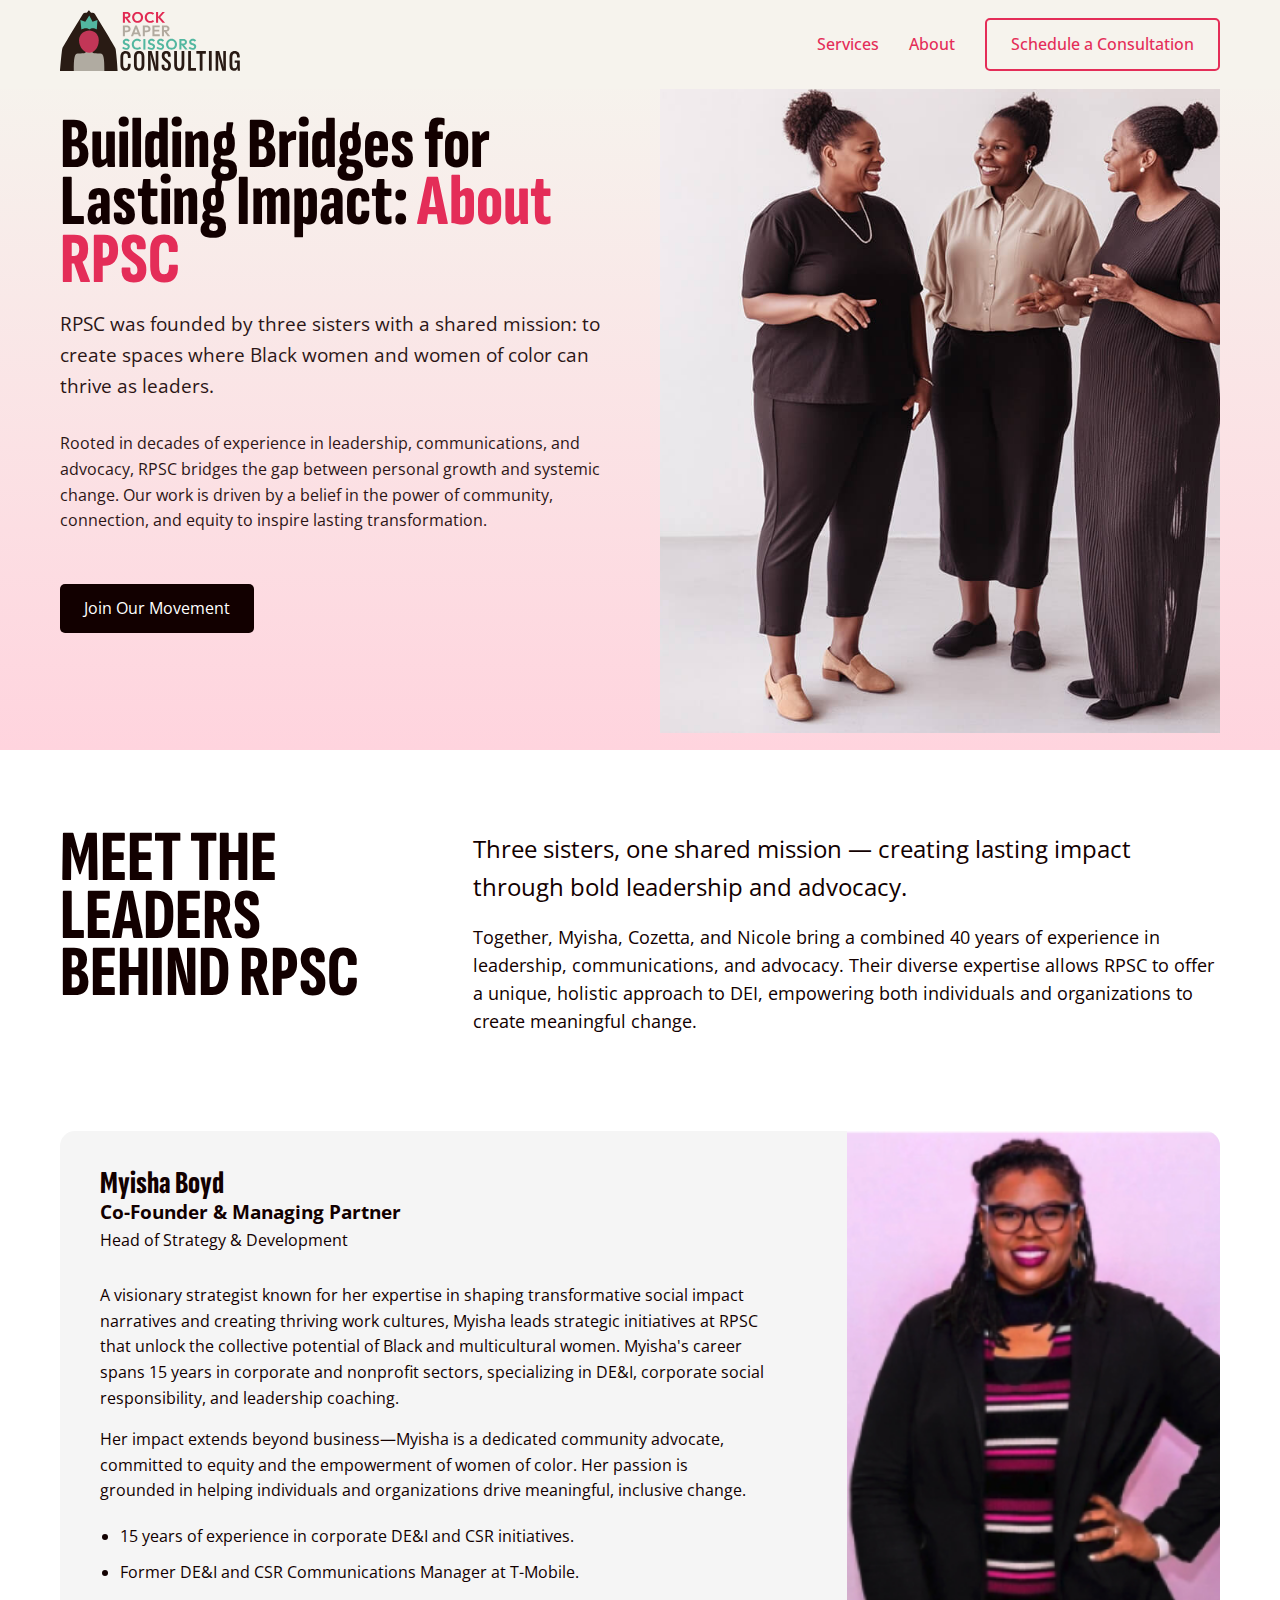
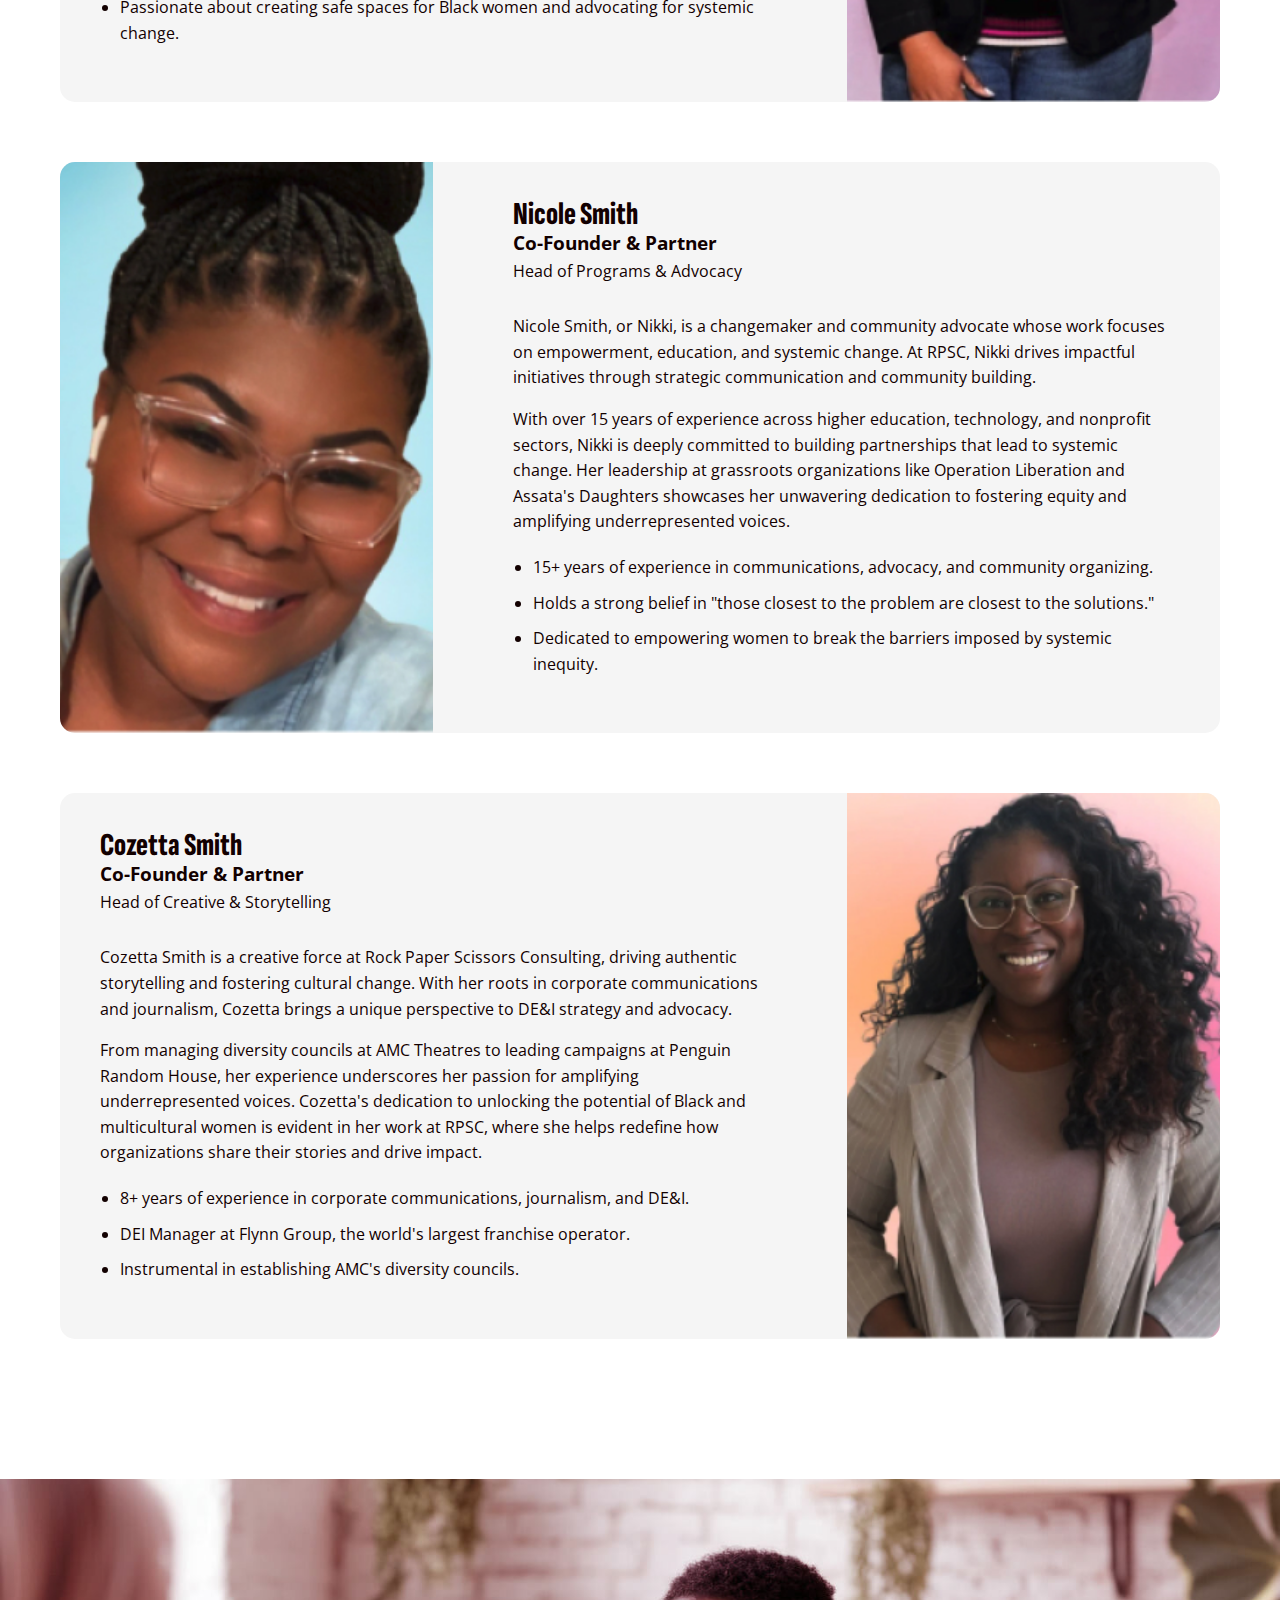
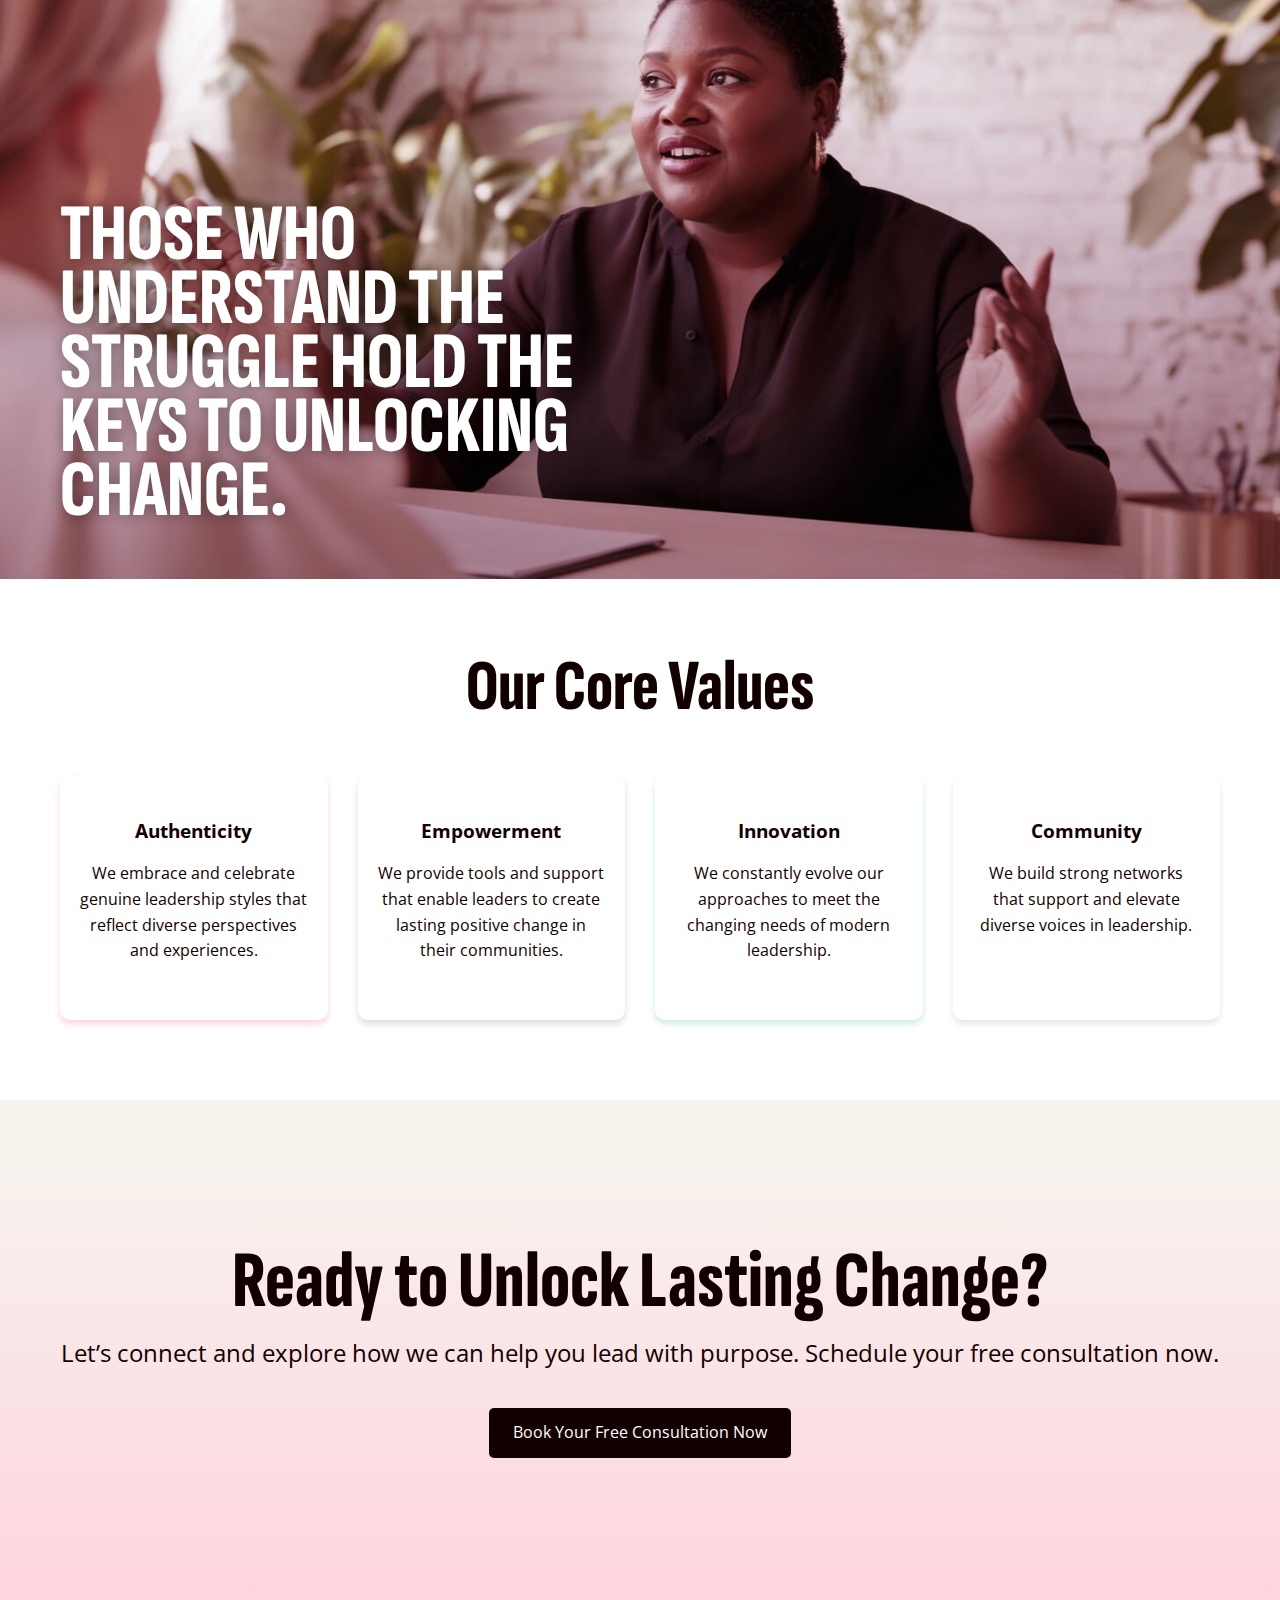
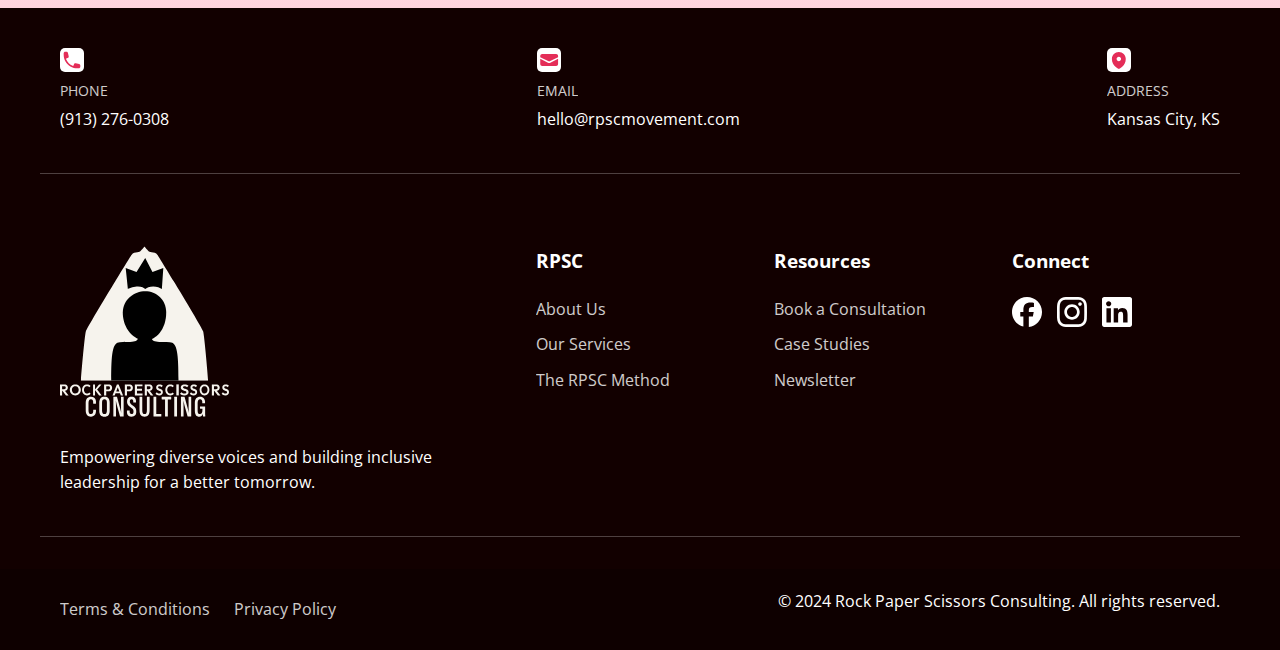
==== commit 22867d4e: "updated Cozetta's bio" ====
--- a/about.html
+++ b/about.html
@@ -9,7 +9,6 @@
     <link rel="stylesheet" href="css/about.css">
     <link rel="stylesheet" href="css/navigation.css">
     <link rel="stylesheet" href="css/responsive.css">
-    <link rel="stylesheet" href="css/touch-interactions.css">
     <link rel="preconnect" href="https://fonts.googleapis.com">
     <link rel="preconnect" href="https://fonts.gstatic.com" crossorigin>
     <link href="https://fonts.googleapis.com/css2?family=Open+Sans:ital,wght@0,300..800;1,300..800&family=Sofia+Sans+Extra+Condensed:ital,wght@0,1..1000;1,1..1000&display=swap" rel="stylesheet">
@@ -115,8 +114,8 @@
                     <p>From managing diversity councils at AMC Theatres to leading campaigns at Penguin Random House, her experience underscores her passion for amplifying underrepresented voices. Cozetta's dedication to unlocking the potential of Black and multicultural women is evident in her work at RPSC, where she helps redefine how organizations share their stories and drive impact.</p>
                     <ul class="bio-highlights">
                         <li>8+ years of experience in corporate communications, journalism, and DE&I.</li>
-                        <li>Former DEI Manager at Flynn Group, the world's largest franchise operator.</li>
-                        <li>Instrumental in establishing AMC’s diversity councils.</li>
+                        <li>DEI Manager at Flynn Group, the world's largest franchise operator.</li>
+                        <li>Instrumental in establishing AMC's diversity councils.</li>
                     </ul>
                 </div>
                 <div class="bio-image">
@@ -382,6 +381,5 @@
 
     <script src="js/main.js"></script>
     <script src="js/tabs.js"></script>
-    <script src="js/touch-interactions.js"></script>
 </body>
 </html>--- a/css/responsive.css
+++ b/css/responsive.css
@@ -95,11 +95,16 @@
 
     /* Service Tabs */
     .service-tabs {
-        margin-top: -80px;
+        margin-top: -70px;
     }
 
     .tabs {
         grid-template-columns: 1fr;
+    }
+
+    .tab-button {
+        font-size: .9rem;
+        padding: 1.5rem;
     }
 
     /* Services Section */
@@ -117,6 +122,10 @@
         min-height: 33vh;
     }
 
+    .quote {
+        width: 80%;
+    }
+
     p.quote {
         font-size: 3rem;
     }
@@ -125,6 +134,10 @@
     .method-grid {
         grid-template-columns: 1fr;
         text-align: center;
+    }
+
+    .method-content {
+        padding: 30px;
     }
 
     /* Mission and Vision Section */
